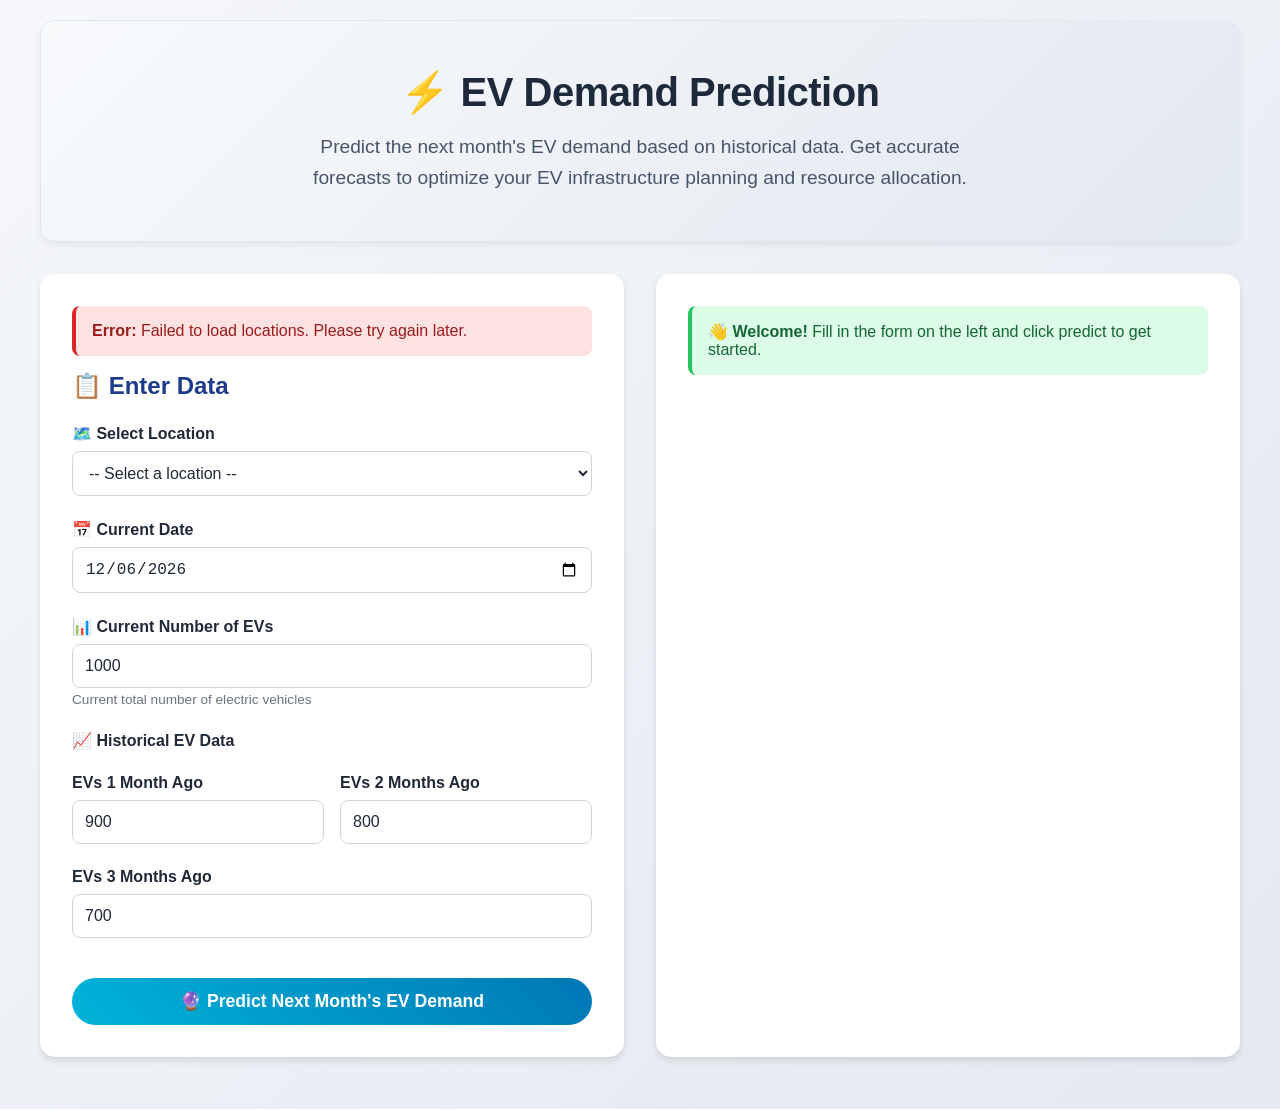
==== frontend/index.html @ 6ef374cf "updated" ====
<!DOCTYPE html>
<html lang="en">
<head>
    <meta charset="UTF-8">
    <meta name="viewport" content="width=device-width, initial-scale=1.0">
    <title>EV Demand Prediction</title>
    <link rel="stylesheet" href="https://cdnjs.cloudflare.com/ajax/libs/font-awesome/6.0.0/css/all.min.css">
    <link rel="stylesheet" href="src/css/styles.css">
</head>
<body>
    <div class="container">
        <div class="header">
            <h1>⚡ EV Demand Prediction</h1>
            <p>Predict the next month's EV demand based on historical data. Get accurate forecasts to optimize your EV infrastructure planning and resource allocation.</p>
        </div>

        <div class="content-wrapper">
            <!-- Input Form -->
            <div class="card">
                <h2>📋 Enter Data</h2>
                <form id="predictionForm">
                    <div class="form-group">
                        <label for="county">🗺️ Select Location</label>
                        <select id="county" name="county" required>
                            <option value="">-- Select a location --</option>
                        </select>
                    </div>

                    <div class="form-group">
                        <label for="currentDate">📅 Current Date</label>
                        <input type="date" id="currentDate" name="currentDate" required>
                    </div>

                    <div class="form-group">
                        <label for="currentEvTotal">📊 Current Number of EVs</label>
                        <input type="number" id="currentEvTotal" name="currentEvTotal" 
                               min="0" step="1" value="1000" required>
                        <small>Current total number of electric vehicles</small>
                    </div>

                    <div class="form-group">
                        <label>📈 Historical EV Data</label>
                    </div>

                    <div class="form-row">
                        <div class="form-group">
                            <label for="evTotalLag1">EVs 1 Month Ago</label>
                            <input type="number" id="evTotalLag1" name="evTotalLag1" 
                                   min="0" step="1" value="900">
                        </div>
                        <div class="form-group">
                            <label for="evTotalLag2">EVs 2 Months Ago</label>
                            <input type="number" id="evTotalLag2" name="evTotalLag2" 
                                   min="0" step="1" value="800">
                        </div>
                    </div>

                    <div class="form-group">
                        <label for="evTotalLag3">EVs 3 Months Ago</label>
                        <input type="number" id="evTotalLag3" name="evTotalLag3" 
                               min="0" step="1" value="700">
                    </div>

                    <button type="submit">🔮 Predict Next Month's EV Demand</button>
                </form>
            </div>

            <!-- Results Container -->
            <div id="resultsContainer" class="results-container" style="display: none;">
                <!-- Results will be dynamically inserted here -->
            </div>

            <!-- Welcome Message (initial state) -->
            <div id="welcomeCard" class="card">
                <div class="success-message">
                    <strong>👋 Welcome!</strong> Fill in the form on the left and click predict to get started.
                </div>
            </div>
        </div>
    </div>

    <script src="src/js/api.js"></script>
    <script src="src/js/app.js"></script>
</body>
</html>
---- frontend/src/css/styles.css ----
* {
    margin: 0;
    padding: 0;
    box-sizing: border-box;
}

body {
    font-family: 'Segoe UI', Tahoma, Geneva, Verdana, sans-serif;
    background: linear-gradient(135deg, #f5f7fa 0%, #e4e8f0 100%);
    color: #333333;
    min-height: 100vh;
    padding: 20px;
}

.container {
    max-width: 1200px;
    margin: 0 auto;
}

.header {
    background: linear-gradient(135deg, #f8fafc 0%, #e2e8f0 100%);
    padding: 3rem 2rem;
    border-radius: 15px;
    color: #1e293b;
    margin-bottom: 2rem;
    border: 1px solid #e2e8f0;
    box-shadow: 0 4px 6px rgba(0, 0, 0, 0.05);
    text-align: center;
}

.header h1 {
    font-size: 2.5rem;
    font-weight: 700;
    letter-spacing: -0.5px;
    margin-bottom: 1rem;
    color: #1e293b;
}

.header p {
    font-size: 1.2rem;
    color: #475569;
    line-height: 1.6;
    max-width: 700px;
    margin: 0 auto;
}

.content-wrapper {
    display: grid;
    grid-template-columns: 1fr 1fr;
    gap: 2rem;
    margin-bottom: 2rem;
}

.card {
    background: white;
    border-radius: 15px;
    padding: 2rem;
    box-shadow: 0 4px 6px rgba(0, 0, 0, 0.1);
    color: #333333;
}

.card h2 {
    color: #1e3a8a;
    margin-bottom: 1.5rem;
    font-size: 1.5rem;
    display: flex;
    align-items: center;
    gap: 0.5rem;
}

.form-group {
    margin-bottom: 1.5rem;
}

label {
    display: block;
    color: #1f2937;
    font-weight: 600;
    margin-bottom: 0.5rem;
}

small {
    display: block;
    color: #6b7280;
    font-size: 0.85rem;
    margin-top: 0.25rem;
}

input, select {
    width: 100%;
    padding: 0.75rem;
    border: 1px solid #d1d5db;
    border-radius: 8px;
    font-size: 1rem;
    color: #1f2937;
    background-color: white;
    transition: border-color 0.3s;
}

input:focus, select:focus {
    outline: none;
    border-color: #0077b6;
    box-shadow: 0 0 0 3px rgba(0, 119, 182, 0.1);
}

.form-row {
    display: grid;
    grid-template-columns: 1fr 1fr;
    gap: 1rem;
}

.form-row.full {
    grid-template-columns: 1fr;
}

button {
    width: 100%;
    padding: 0.8rem;
    background: linear-gradient(45deg, #00b4d8, #0077b6);
    color: white;
    border: none;
    border-radius: 30px;
    font-weight: 600;
    font-size: 1.1rem;
    cursor: pointer;
    transition: all 0.3s ease;
    margin-top: 1rem;
}

button:hover {
    transform: translateY(-2px);
    box-shadow: 0 4px 12px rgba(0, 0, 0, 0.15);
}

button:active {
    transform: translateY(0);
}

button:disabled {
    opacity: 0.6;
    cursor: not-allowed;
    transform: none;
}

.result-card {
    background: linear-gradient(135deg, #1e40af 0%, #1e3a8a 100%);
    color: white;
    border-radius: 15px;
    padding: 2rem;
    grid-column: 1 / -1;
    box-shadow: 0 10px 30px rgba(30, 64, 175, 0.2);
}

.result-card h2 {
    color: white;
}

.result-card h3 {
    font-size: 1.2rem;
    margin-bottom: 1rem;
    opacity: 0.9;
}

.prediction-value {
    font-size: 3rem;
    font-weight: bold;
    margin: 1rem 0;
}

.prediction-change {
    font-size: 1.2rem;
    margin-top: 0.5rem;
    display: flex;
    align-items: center;
    gap: 0.5rem;
}

.prediction-change.positive {
    color: #4ade80;
}

.prediction-change.negative {
    color: #f87171;
}

.features-grid {
    display: grid;
    grid-template-columns: repeat(3, 1fr);
    gap: 1rem;
    margin-top: 2rem;
}

.feature-card {
    background: white;
    border-radius: 10px;
    padding: 1.2rem;
    box-shadow: 0 2px 4px rgba(0, 0, 0, 0.05);
    color: #333333;
}

.feature-card-title {
    color: #4b5563;
    font-weight: 500;
    margin-bottom: 0.5rem;
    font-size: 0.9rem;
}

.feature-card-value {
    font-size: 1.5rem;
    font-weight: 600;
    color: #1e40af;
}

.error-message {
    background-color: #fee2e2;
    color: #991b1b;
    padding: 1rem;
    border-radius: 8px;
    margin-bottom: 1rem;
    border-left: 4px solid #dc2626;
}

.success-message {
    background-color: #dcfce7;
    color: #166534;
    padding: 1rem;
    border-radius: 8px;
    margin-bottom: 1rem;
    border-left: 4px solid #22c55e;
}

.loading {
    display: inline-block;
    width: 20px;
    height: 20px;
    border: 3px solid rgba(255, 255, 255, 0.3);
    border-radius: 50%;
    border-top-color: white;
    animation: spin 1s linear infinite;
}

@keyframes spin {
    to { transform: rotate(360deg); }
}

.results-container {
    grid-column: 2;
}

.results-container.full-width {
    grid-column: 1 / -1;
}

@media (max-width: 768px) {
    .content-wrapper {
        grid-template-columns: 1fr;
    }

    .form-row {
        grid-template-columns: 1fr;
    }

    .features-grid {
        grid-template-columns: 1fr;
    }

    .header h1 {
        font-size: 1.8rem;
    }

    .result-card {
        grid-column: 1;
    }

    .results-container {
        grid-column: 1;
    }

    .results-container.full-width {
        grid-column: 1;
    }
}
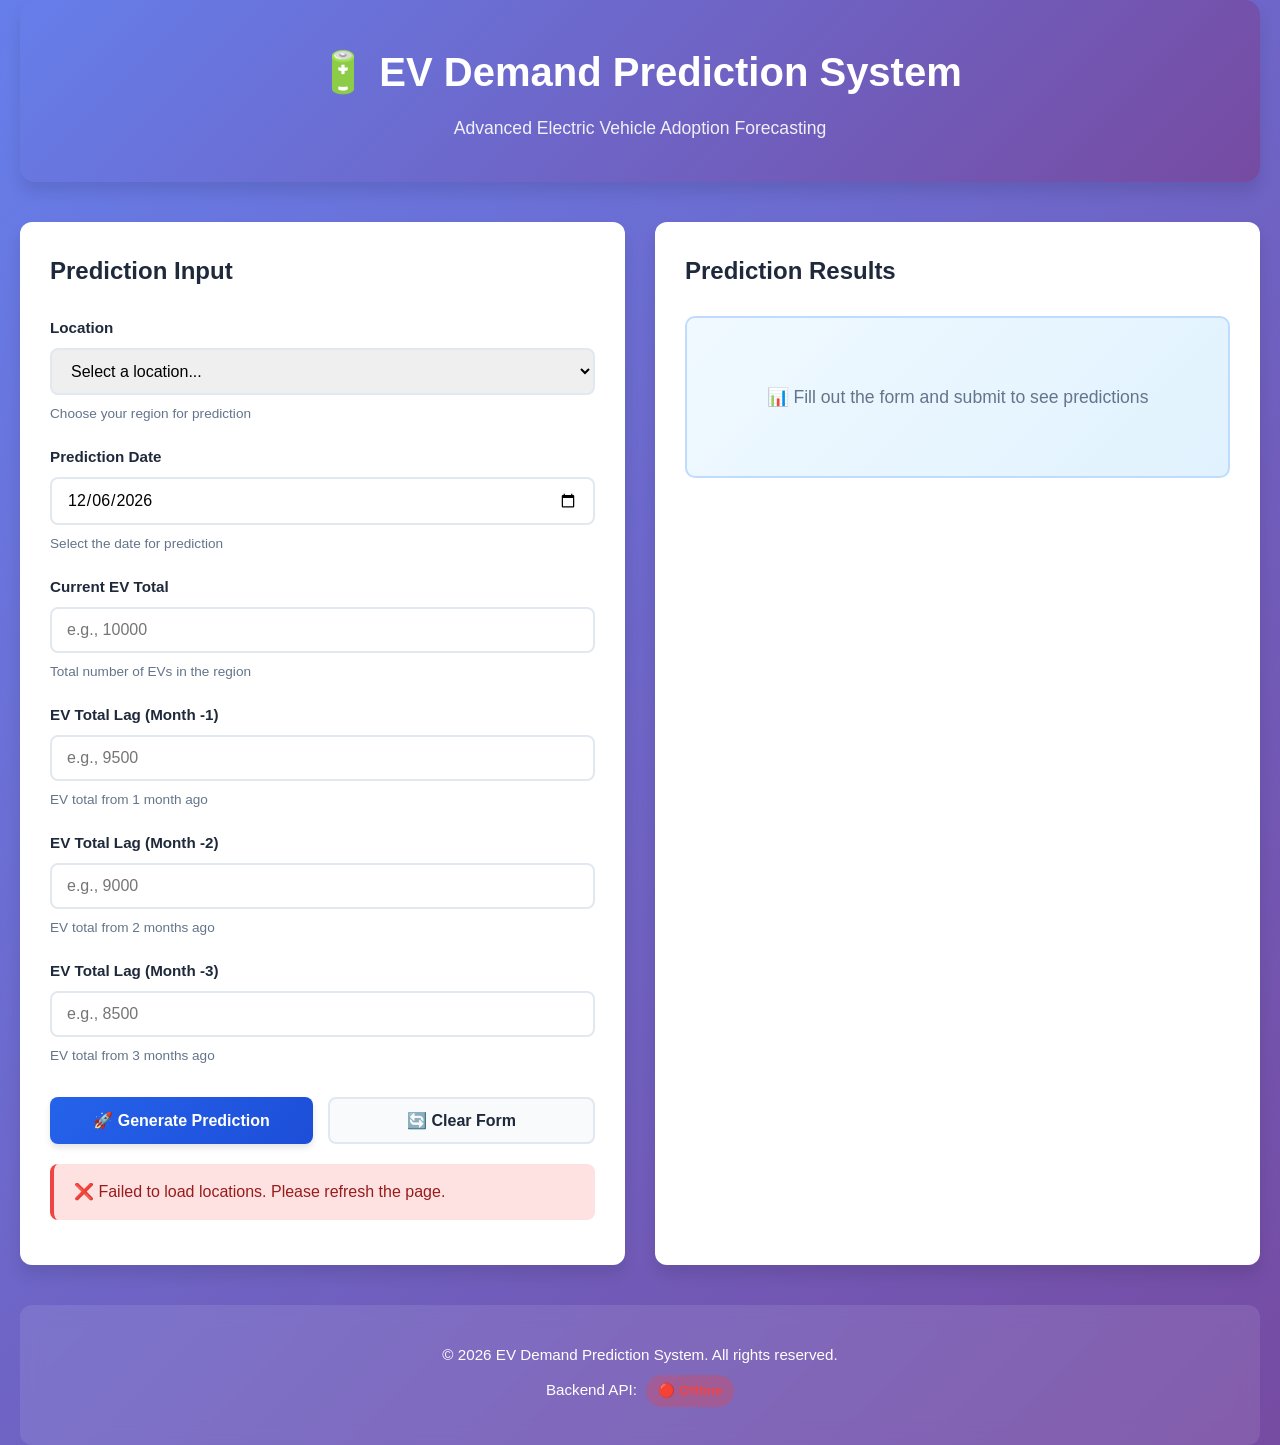
==== commit 76b3bf4a: "feat: recreate frontend with modern design and proper API integration - Updated index.html with 2-co" ====
--- a/frontend/index.html
+++ b/frontend/index.html
@@ -3,80 +3,114 @@
 <head>
     <meta charset="UTF-8">
     <meta name="viewport" content="width=device-width, initial-scale=1.0">
-    <title>EV Demand Prediction</title>
-    <link rel="stylesheet" href="https://cdnjs.cloudflare.com/ajax/libs/font-awesome/6.0.0/css/all.min.css">
+    <title>EV Demand Prediction System</title>
     <link rel="stylesheet" href="src/css/styles.css">
 </head>
 <body>
     <div class="container">
-        <div class="header">
-            <h1>⚡ EV Demand Prediction</h1>
-            <p>Predict the next month's EV demand based on historical data. Get accurate forecasts to optimize your EV infrastructure planning and resource allocation.</p>
-        </div>
+        <!-- Header -->
+        <header class="header">
+            <div class="header-content">
+                <h1>🔋 EV Demand Prediction System</h1>
+                <p>Advanced Electric Vehicle Adoption Forecasting</p>
+            </div>
+        </header>
 
-        <div class="content-wrapper">
-            <!-- Input Form -->
-            <div class="card">
-                <h2>📋 Enter Data</h2>
-                <form id="predictionForm">
+        <!-- Main Content -->
+        <main class="main-content">
+            <!-- Left Section - Form -->
+            <section class="form-section">
+                <h2>Prediction Input</h2>
+                <form id="predictionForm" class="prediction-form">
+                    <!-- Location Selection -->
                     <div class="form-group">
-                        <label for="county">🗺️ Select Location</label>
-                        <select id="county" name="county" required>
-                            <option value="">-- Select a location --</option>
+                        <label for="location">Location</label>
+                        <select id="location" name="location" required>
+                            <option value="">Select a location...</option>
                         </select>
+                        <small>Choose your region for prediction</small>
                     </div>
 
+                    <!-- Date Selection -->
                     <div class="form-group">
-                        <label for="currentDate">📅 Current Date</label>
+                        <label for="currentDate">Prediction Date</label>
                         <input type="date" id="currentDate" name="currentDate" required>
+                        <small>Select the date for prediction</small>
                     </div>
 
+                    <!-- Current EV Total -->
                     <div class="form-group">
-                        <label for="currentEvTotal">📊 Current Number of EVs</label>
-                        <input type="number" id="currentEvTotal" name="currentEvTotal" 
-                               min="0" step="1" value="1000" required>
-                        <small>Current total number of electric vehicles</small>
+                        <label for="currentEvTotal">Current EV Total</label>
+                        <input type="number" id="currentEvTotal" name="currentEvTotal" min="0" step="1" placeholder="e.g., 10000" required>
+                        <small>Total number of EVs in the region</small>
                     </div>
 
+                    <!-- EV Total Lag 1 -->
                     <div class="form-group">
-                        <label>📈 Historical EV Data</label>
+                        <label for="evTotalLag1">EV Total Lag (Month -1)</label>
+                        <input type="number" id="evTotalLag1" name="evTotalLag1" min="0" step="1" placeholder="e.g., 9500" required>
+                        <small>EV total from 1 month ago</small>
                     </div>
 
-                    <div class="form-row">
-                        <div class="form-group">
-                            <label for="evTotalLag1">EVs 1 Month Ago</label>
-                            <input type="number" id="evTotalLag1" name="evTotalLag1" 
-                                   min="0" step="1" value="900">
-                        </div>
-                        <div class="form-group">
-                            <label for="evTotalLag2">EVs 2 Months Ago</label>
-                            <input type="number" id="evTotalLag2" name="evTotalLag2" 
-                                   min="0" step="1" value="800">
-                        </div>
+                    <!-- EV Total Lag 2 -->
+                    <div class="form-group">
+                        <label for="evTotalLag2">EV Total Lag (Month -2)</label>
+                        <input type="number" id="evTotalLag2" name="evTotalLag2" min="0" step="1" placeholder="e.g., 9000" required>
+                        <small>EV total from 2 months ago</small>
                     </div>
 
+                    <!-- EV Total Lag 3 -->
                     <div class="form-group">
-                        <label for="evTotalLag3">EVs 3 Months Ago</label>
-                        <input type="number" id="evTotalLag3" name="evTotalLag3" 
-                               min="0" step="1" value="700">
+                        <label for="evTotalLag3">EV Total Lag (Month -3)</label>
+                        <input type="number" id="evTotalLag3" name="evTotalLag3" min="0" step="1" placeholder="e.g., 8500" required>
+                        <small>EV total from 3 months ago</small>
                     </div>
 
-                    <button type="submit">🔮 Predict Next Month's EV Demand</button>
+                    <!-- Form Actions -->
+                    <div class="form-actions">
+                        <button type="submit" class="btn btn-primary">🚀 Generate Prediction</button>
+                        <button type="reset" class="btn btn-secondary">🔄 Clear Form</button>
+                    </div>
+
+                    <!-- Loading Indicator -->
+                    <div id="loadingIndicator" class="loading-hidden">
+                        <div class="spinner"></div>
+                        <p>Processing prediction...</p>
+                    </div>
+
+                    <!-- Error Message -->
+                    <div id="errorMessage" class="alert alert-error hidden"></div>
                 </form>
-            </div>
+            </section>
 
-            <!-- Results Container -->
-            <div id="resultsContainer" class="results-container" style="display: none;">
-                <!-- Results will be dynamically inserted here -->
-            </div>
+            <!-- Right Section - Results -->
+            <section class="results-section">
+                <h2>Prediction Results</h2>
+                <div id="resultsContainer" class="results-container">
+                    <div class="empty-state">
+                        <p>📊 Fill out the form and submit to see predictions</p>
+                    </div>
+                </div>
 
-            <!-- Welcome Message (initial state) -->
-            <div id="welcomeCard" class="card">
-                <div class="success-message">
-                    <strong>👋 Welcome!</strong> Fill in the form on the left and click predict to get started.
+                <!-- Feature Breakdown -->
+                <div id="featuresContainer" class="features-container hidden">
+                    <h3>Feature Breakdown</h3>
+                    <div id="featuresGrid" class="features-grid"></div>
                 </div>
-            </div>
-        </div>
+
+                <!-- Analysis Section -->
+                <div id="analysisContainer" class="analysis-container hidden">
+                    <h3>Market Analysis</h3>
+                    <div id="analysisContent" class="analysis-content"></div>
+                </div>
+            </section>
+        </main>
+
+        <!-- Footer -->
+        <footer class="footer">
+            <p>&copy; 2026 EV Demand Prediction System. All rights reserved.</p>
+            <p>Backend API: <span id="apiStatus" class="status-badge">Checking...</span></p>
+        </footer>
     </div>
 
     <script src="src/js/api.js"></script>
--- a/frontend/src/css/styles.css
+++ b/frontend/src/css/styles.css
@@ -1,3 +1,22 @@
+/* =============================================================================
+   ROOT STYLES & VARIABLES
+   ============================================================================= */
+:root {
+    --primary-color: #2563eb;
+    --primary-dark: #1d4ed8;
+    --secondary-color: #10b981;
+    --danger-color: #ef4444;
+    --warning-color: #f59e0b;
+    --bg-light: #f8fafc;
+    --bg-dark: #0f172a;
+    --text-dark: #1e293b;
+    --text-light: #64748b;
+    --border-color: #e2e8f0;
+    --shadow-sm: 0 1px 2px rgba(0, 0, 0, 0.05);
+    --shadow-md: 0 4px 6px rgba(0, 0, 0, 0.1);
+    --shadow-lg: 0 10px 15px rgba(0, 0, 0, 0.1);
+}
+
 * {
     margin: 0;
     padding: 0;
@@ -5,278 +24,470 @@
 }
 
 body {
-    font-family: 'Segoe UI', Tahoma, Geneva, Verdana, sans-serif;
-    background: linear-gradient(135deg, #f5f7fa 0%, #e4e8f0 100%);
-    color: #333333;
+    font-family: -apple-system, BlinkMacSystemFont, 'Segoe UI', 'Roboto', sans-serif;
+    background: linear-gradient(135deg, #667eea 0%, #764ba2 100%);
     min-height: 100vh;
+    color: var(--text-dark);
+    line-height: 1.6;
+}
+
+.container {
+    max-width: 1400px;
+    margin: 0 auto;
+    padding: 0 20px;
+}
+
+.header {
+    background: linear-gradient(135deg, #667eea 0%, #764ba2 100%);
+    color: white;
+    padding: 40px 20px;
+    text-align: center;
+    margin-bottom: 40px;
+    border-radius: 15px;
+    box-shadow: var(--shadow-lg);
+}
+
+.header-content h1 {
+    font-size: 2.5rem;
+    margin-bottom: 10px;
+    font-weight: 700;
+}
+
+.header-content p {
+    font-size: 1.1rem;
+    opacity: 0.9;
+}
+
+.main-content {
+    display: grid;
+    grid-template-columns: 1fr 1fr;
+    gap: 30px;
+    margin-bottom: 40px;
+}
+
+.form-section,
+.results-section {
+    background: white;
+    padding: 30px;
+    border-radius: 12px;
+    box-shadow: var(--shadow-lg);
+}
+
+.form-section h2,
+.results-section h2 {
+    font-size: 1.5rem;
+    margin-bottom: 25px;
+    color: var(--text-dark);
+}
+
+.prediction-form {
+    display: flex;
+    flex-direction: column;
+    gap: 20px;
+}
+
+.form-group {
+    display: flex;
+    flex-direction: column;
+    gap: 8px;
+}
+
+.form-group label {
+    font-weight: 600;
+    color: var(--text-dark);
+    font-size: 0.95rem;
+}
+
+.form-group small {
+    font-size: 0.85rem;
+    color: var(--text-light);
+}
+
+.form-group input,
+.form-group select {
+    padding: 12px 15px;
+    border: 2px solid var(--border-color);
+    border-radius: 8px;
+    font-size: 1rem;
+    transition: all 0.3s ease;
+    font-family: inherit;
+}
+
+.form-group input:focus,
+.form-group select:focus {
+    outline: none;
+    border-color: var(--primary-color);
+    box-shadow: 0 0 0 3px rgba(37, 99, 235, 0.1);
+    background-color: rgba(37, 99, 235, 0.02);
+}
+
+.form-group input:hover,
+.form-group select:hover {
+    border-color: var(--primary-color);
+}
+
+.form-actions {
+    display: flex;
+    gap: 15px;
+    margin-top: 10px;
+}
+
+.btn {
+    padding: 12px 24px;
+    border: none;
+    border-radius: 8px;
+    font-size: 1rem;
+    font-weight: 600;
+    cursor: pointer;
+    transition: all 0.3s ease;
+    flex: 1;
+    display: flex;
+    align-items: center;
+    justify-content: center;
+    gap: 8px;
+}
+
+.btn-primary {
+    background: linear-gradient(135deg, var(--primary-color), var(--primary-dark));
+    color: white;
+    box-shadow: var(--shadow-md);
+}
+
+.btn-primary:hover {
+    transform: translateY(-2px);
+    box-shadow: var(--shadow-lg);
+}
+
+.btn-primary:active {
+    transform: translateY(0);
+}
+
+.btn-secondary {
+    background: var(--bg-light);
+    color: var(--text-dark);
+    border: 2px solid var(--border-color);
+}
+
+.btn-secondary:hover {
+    background: var(--border-color);
+}
+
+.loading-hidden {
+    display: none;
+    text-align: center;
     padding: 20px;
-}
-
-.container {
-    max-width: 1200px;
-    margin: 0 auto;
-}
-
-.header {
-    background: linear-gradient(135deg, #f8fafc 0%, #e2e8f0 100%);
-    padding: 3rem 2rem;
-    border-radius: 15px;
-    color: #1e293b;
-    margin-bottom: 2rem;
-    border: 1px solid #e2e8f0;
-    box-shadow: 0 4px 6px rgba(0, 0, 0, 0.05);
+    background: #e0f2fe;
+    border-radius: 8px;
+    color: #0369a1;
+}
+
+.loading-hidden.show {
+    display: block;
+    animation: slideIn 0.3s ease;
+}
+
+.spinner {
+    display: inline-block;
+    width: 30px;
+    height: 30px;
+    border: 3px solid #e0f2fe;
+    border-top-color: var(--primary-color);
+    border-radius: 50%;
+    animation: spin 1s linear infinite;
+    margin-bottom: 10px;
+}
+
+@keyframes spin {
+    to { transform: rotate(360deg); }
+}
+
+@keyframes slideIn {
+    from {
+        opacity: 0;
+        transform: translateY(-10px);
+    }
+    to {
+        opacity: 1;
+        transform: translateY(0);
+    }
+}
+
+.alert {
+    padding: 15px 20px;
+    border-radius: 8px;
+    margin-bottom: 15px;
+    display: flex;
+    align-items: center;
+    gap: 10px;
+}
+
+.alert.hidden {
+    display: none;
+}
+
+.alert-error {
+    background: #fee2e2;
+    color: #991b1b;
+    border-left: 4px solid var(--danger-color);
+}
+
+.alert-success {
+    background: #dcfce7;
+    color: #166534;
+    border-left: 4px solid var(--secondary-color);
+}
+
+.results-container {
+    background: linear-gradient(135deg, #f0f9ff 0%, #e0f2fe 100%);
+    padding: 25px;
+    border-radius: 10px;
+    border: 2px solid #bfdbfe;
+    min-height: 150px;
+    display: flex;
+    align-items: center;
+    justify-content: center;
+}
+
+.empty-state {
     text-align: center;
-}
-
-.header h1 {
+    color: var(--text-light);
+    padding: 40px 20px;
+}
+
+.empty-state p {
+    font-size: 1.1rem;
+    margin: 0;
+}
+
+.prediction-result {
+    background: white;
+    padding: 25px;
+    border-radius: 10px;
+    border: 2px solid var(--border-color);
+}
+
+.result-header {
+    border-bottom: 2px solid var(--border-color);
+    padding-bottom: 15px;
+    margin-bottom: 20px;
+}
+
+.result-header h3 {
+    font-size: 1.8rem;
+    color: var(--primary-color);
+    margin: 0;
+    display: flex;
+    align-items: center;
+    gap: 10px;
+}
+
+.prediction-value {
     font-size: 2.5rem;
     font-weight: 700;
-    letter-spacing: -0.5px;
-    margin-bottom: 1rem;
-    color: #1e293b;
-}
-
-.header p {
-    font-size: 1.2rem;
-    color: #475569;
-    line-height: 1.6;
-    max-width: 700px;
-    margin: 0 auto;
-}
-
-.content-wrapper {
+    color: var(--primary-color);
+    margin: 10px 0;
+}
+
+.prediction-metadata {
     display: grid;
-    grid-template-columns: 1fr 1fr;
-    gap: 2rem;
-    margin-bottom: 2rem;
-}
-
-.card {
+    grid-template-columns: repeat(2, 1fr);
+    gap: 15px;
+    margin-top: 20px;
+}
+
+.metadata-item {
+    background: var(--bg-light);
+    padding: 15px;
+    border-radius: 8px;
+    border-left: 4px solid var(--primary-color);
+}
+
+.metadata-label {
+    font-size: 0.85rem;
+    color: var(--text-light);
+    text-transform: uppercase;
+    font-weight: 600;
+    margin-bottom: 5px;
+}
+
+.metadata-value {
+    font-size: 1.3rem;
+    font-weight: 700;
+    color: var(--text-dark);
+}
+
+.features-container {
+    margin-top: 30px;
     background: white;
-    border-radius: 15px;
-    padding: 2rem;
-    box-shadow: 0 4px 6px rgba(0, 0, 0, 0.1);
-    color: #333333;
-}
-
-.card h2 {
-    color: #1e3a8a;
-    margin-bottom: 1.5rem;
-    font-size: 1.5rem;
-    display: flex;
-    align-items: center;
-    gap: 0.5rem;
-}
-
-.form-group {
-    margin-bottom: 1.5rem;
-}
-
-label {
-    display: block;
-    color: #1f2937;
-    font-weight: 600;
-    margin-bottom: 0.5rem;
-}
-
-small {
-    display: block;
-    color: #6b7280;
-    font-size: 0.85rem;
-    margin-top: 0.25rem;
-}
-
-input, select {
-    width: 100%;
-    padding: 0.75rem;
-    border: 1px solid #d1d5db;
-    border-radius: 8px;
-    font-size: 1rem;
-    color: #1f2937;
-    background-color: white;
-    transition: border-color 0.3s;
-}
-
-input:focus, select:focus {
-    outline: none;
-    border-color: #0077b6;
-    box-shadow: 0 0 0 3px rgba(0, 119, 182, 0.1);
-}
-
-.form-row {
-    display: grid;
-    grid-template-columns: 1fr 1fr;
-    gap: 1rem;
-}
-
-.form-row.full {
-    grid-template-columns: 1fr;
-}
-
-button {
-    width: 100%;
-    padding: 0.8rem;
-    background: linear-gradient(45deg, #00b4d8, #0077b6);
-    color: white;
-    border: none;
-    border-radius: 30px;
-    font-weight: 600;
-    font-size: 1.1rem;
-    cursor: pointer;
-    transition: all 0.3s ease;
-    margin-top: 1rem;
-}
-
-button:hover {
-    transform: translateY(-2px);
-    box-shadow: 0 4px 12px rgba(0, 0, 0, 0.15);
-}
-
-button:active {
-    transform: translateY(0);
-}
-
-button:disabled {
-    opacity: 0.6;
-    cursor: not-allowed;
-    transform: none;
-}
-
-.result-card {
-    background: linear-gradient(135deg, #1e40af 0%, #1e3a8a 100%);
-    color: white;
-    border-radius: 15px;
-    padding: 2rem;
-    grid-column: 1 / -1;
-    box-shadow: 0 10px 30px rgba(30, 64, 175, 0.2);
-}
-
-.result-card h2 {
-    color: white;
-}
-
-.result-card h3 {
-    font-size: 1.2rem;
-    margin-bottom: 1rem;
-    opacity: 0.9;
-}
-
-.prediction-value {
-    font-size: 3rem;
-    font-weight: bold;
-    margin: 1rem 0;
-}
-
-.prediction-change {
-    font-size: 1.2rem;
-    margin-top: 0.5rem;
-    display: flex;
-    align-items: center;
-    gap: 0.5rem;
-}
-
-.prediction-change.positive {
-    color: #4ade80;
-}
-
-.prediction-change.negative {
-    color: #f87171;
+    padding: 25px;
+    border-radius: 10px;
+    border: 2px solid var(--border-color);
+}
+
+.features-container.hidden {
+    display: none;
+}
+
+.features-container h3 {
+    font-size: 1.3rem;
+    margin-bottom: 20px;
+    color: var(--text-dark);
 }
 
 .features-grid {
     display: grid;
-    grid-template-columns: repeat(3, 1fr);
-    gap: 1rem;
-    margin-top: 2rem;
-}
-
-.feature-card {
+    grid-template-columns: repeat(auto-fit, minmax(250px, 1fr));
+    gap: 15px;
+}
+
+.feature-item {
+    background: linear-gradient(135deg, #f0f9ff 0%, #e0f2fe 100%);
+    padding: 15px;
+    border-radius: 8px;
+    border-left: 4px solid var(--primary-color);
+}
+
+.feature-name {
+    font-size: 0.9rem;
+    color: var(--text-light);
+    font-weight: 600;
+    margin-bottom: 5px;
+    text-transform: capitalize;
+}
+
+.feature-value {
+    font-size: 1.4rem;
+    font-weight: 700;
+    color: var(--primary-color);
+}
+
+.analysis-container {
+    margin-top: 30px;
     background: white;
+    padding: 25px;
     border-radius: 10px;
-    padding: 1.2rem;
-    box-shadow: 0 2px 4px rgba(0, 0, 0, 0.05);
-    color: #333333;
-}
-
-.feature-card-title {
-    color: #4b5563;
-    font-weight: 500;
-    margin-bottom: 0.5rem;
-    font-size: 0.9rem;
-}
-
-.feature-card-value {
-    font-size: 1.5rem;
+    border: 2px solid var(--border-color);
+}
+
+.analysis-container.hidden {
+    display: none;
+}
+
+.analysis-container h3 {
+    font-size: 1.3rem;
+    margin-bottom: 20px;
+    color: var(--text-dark);
+}
+
+.analysis-content {
+    background: var(--bg-light);
+    padding: 20px;
+    border-radius: 8px;
+    line-height: 1.8;
+    color: var(--text-dark);
+}
+
+.footer {
+    background: rgba(255, 255, 255, 0.1);
+    backdrop-filter: blur(10px);
+    color: white;
+    padding: 30px 20px;
+    text-align: center;
+    border-radius: 12px;
+    margin-top: 40px;
+}
+
+.footer p {
+    margin: 8px 0;
+    font-size: 0.95rem;
+}
+
+.status-badge {
+    display: inline-block;
+    padding: 5px 12px;
+    background: rgba(255, 255, 255, 0.2);
+    border-radius: 20px;
+    font-size: 0.85rem;
     font-weight: 600;
-    color: #1e40af;
-}
-
-.error-message {
-    background-color: #fee2e2;
-    color: #991b1b;
-    padding: 1rem;
-    border-radius: 8px;
-    margin-bottom: 1rem;
-    border-left: 4px solid #dc2626;
-}
-
-.success-message {
-    background-color: #dcfce7;
-    color: #166534;
-    padding: 1rem;
-    border-radius: 8px;
-    margin-bottom: 1rem;
-    border-left: 4px solid #22c55e;
-}
-
-.loading {
-    display: inline-block;
-    width: 20px;
-    height: 20px;
-    border: 3px solid rgba(255, 255, 255, 0.3);
-    border-radius: 50%;
-    border-top-color: white;
-    animation: spin 1s linear infinite;
-}
-
-@keyframes spin {
-    to { transform: rotate(360deg); }
-}
-
-.results-container {
-    grid-column: 2;
-}
-
-.results-container.full-width {
-    grid-column: 1 / -1;
+    margin-left: 5px;
+}
+
+.status-badge.online {
+    background: rgba(16, 185, 129, 0.3);
+    color: #10b981;
+}
+
+.status-badge.offline {
+    background: rgba(239, 68, 68, 0.3);
+    color: #ef4444;
+}
+
+@media (max-width: 1024px) {
+    .main-content {
+        grid-template-columns: 1fr;
+        gap: 20px;
+    }
+
+    .header-content h1 {
+        font-size: 2rem;
+    }
 }
 
 @media (max-width: 768px) {
-    .content-wrapper {
-        grid-template-columns: 1fr;
-    }
-
-    .form-row {
+    .container {
+        padding: 0 15px;
+    }
+
+    .header {
+        padding: 30px 15px;
+        margin-bottom: 25px;
+    }
+
+    .header-content h1 {
+        font-size: 1.5rem;
+    }
+
+    .header-content p {
+        font-size: 0.95rem;
+    }
+
+    .form-section,
+    .results-section {
+        padding: 20px;
+    }
+
+    .form-actions {
+        flex-direction: column;
+    }
+
+    .btn {
+        padding: 10px 20px;
+    }
+
+    .prediction-value {
+        font-size: 2rem;
+    }
+
+    .prediction-metadata {
         grid-template-columns: 1fr;
     }
 
     .features-grid {
         grid-template-columns: 1fr;
     }
-
-    .header h1 {
+}
+
+@media (max-width: 480px) {
+    .header-content h1 {
+        font-size: 1.3rem;
+    }
+
+    .form-section h2,
+    .results-section h2 {
+        font-size: 1.2rem;
+    }
+
+    .prediction-value {
         font-size: 1.8rem;
     }
-
-    .result-card {
-        grid-column: 1;
-    }
-
-    .results-container {
-        grid-column: 1;
-    }
-
-    .results-container.full-width {
-        grid-column: 1;
-    }
-}
+}
